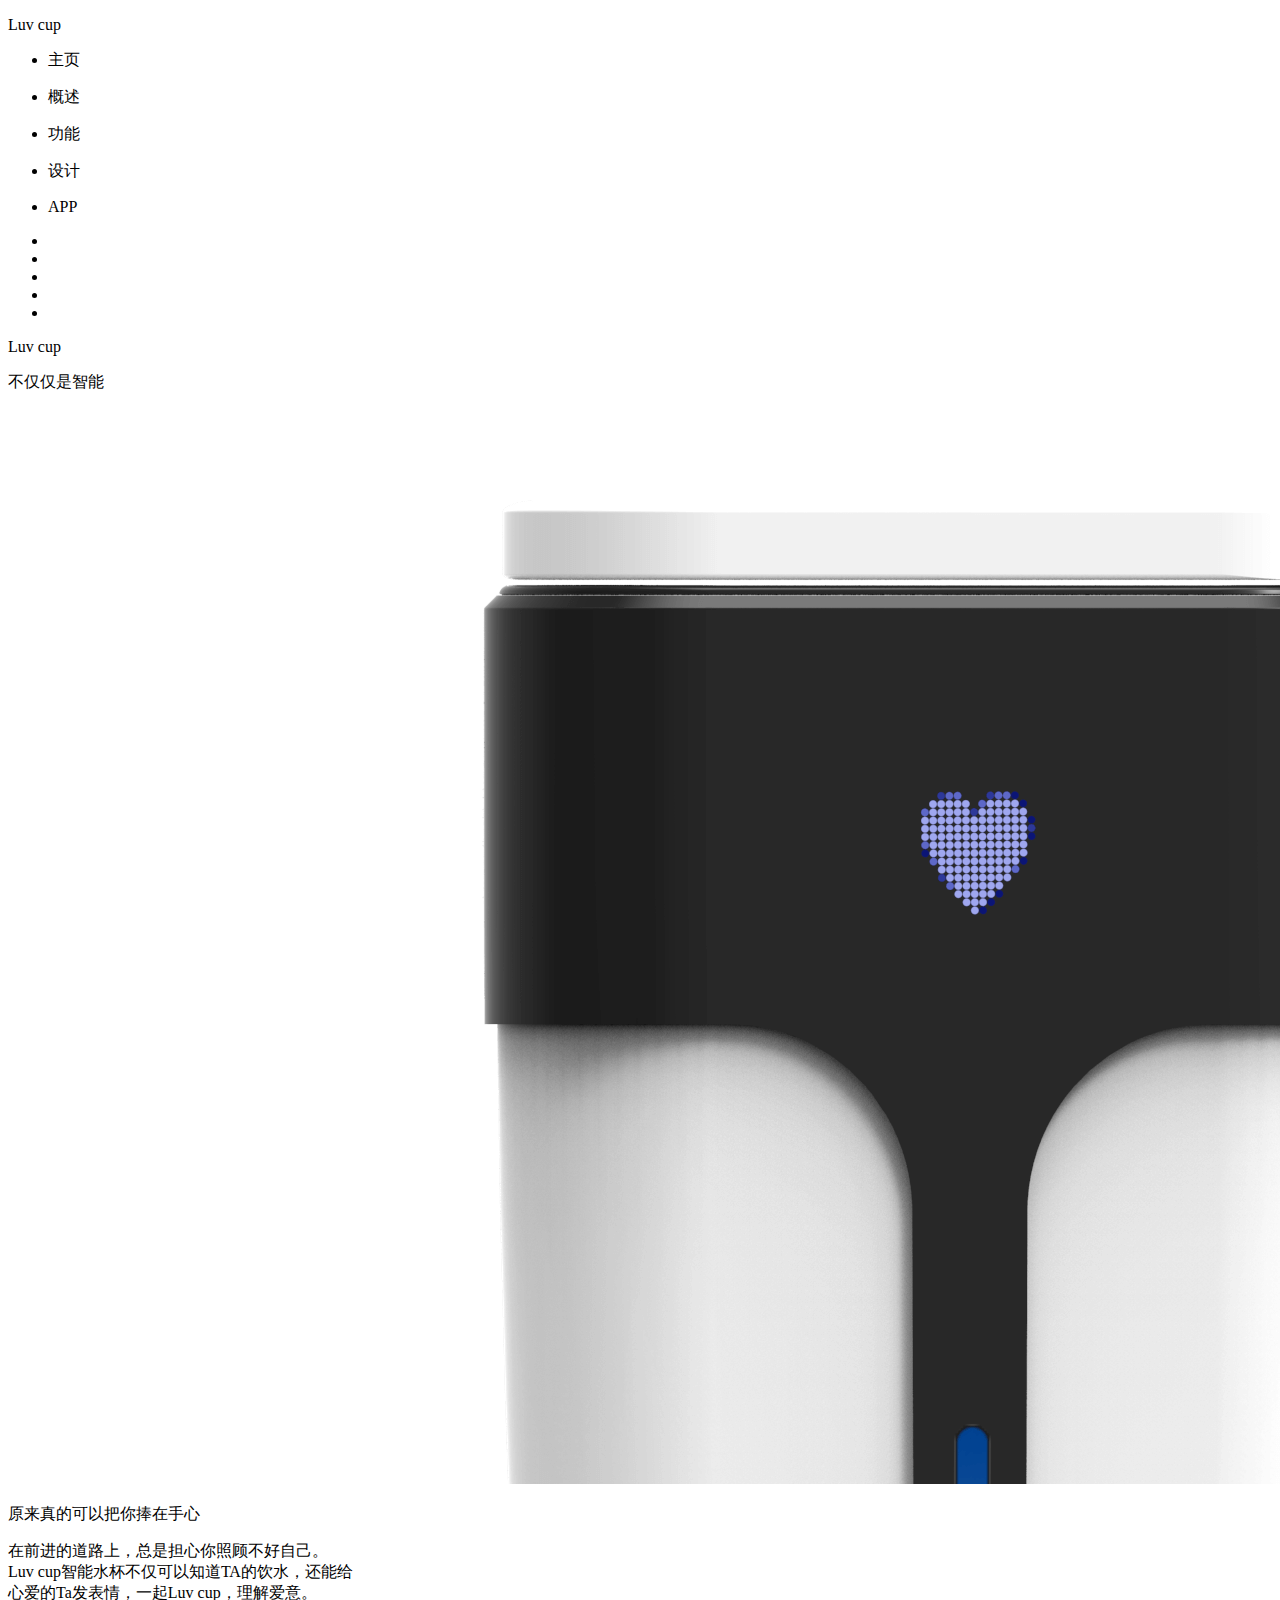
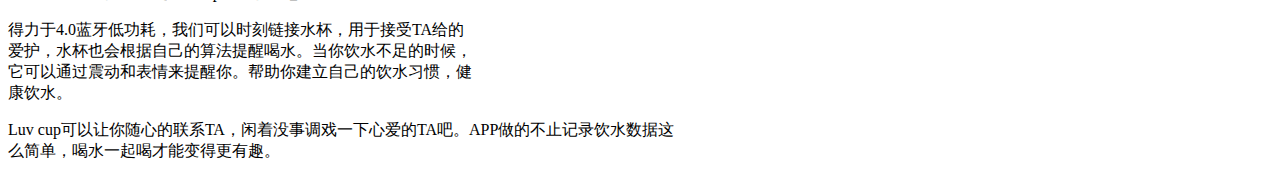
==== index.html @ 89b577a9 "错误改动" ====
<!DOCTYPE html>
<html lang="en">
<head>
	<meta charset="UTF-8">
	<link rel="stylesheet" type="text/css" href="./css/css.css">
	<link rel="stylesheet" type="text/css" href="./css/jquery.fullPage.css">
	<title>Luv cup</title>
</head>
<body>	
	<div id="forg"></div>
	<div id="nav">
		<p id="nav-lef">Luv cup</p>
		<ul id="nav-rig">
			<li class="active"><p>主页</p></li>
			<li><p>概述</p></li>
			<li><p>功能</p></li>
			<li><p>设计</p></li>
			<li><p>APP</p></li>
		</ul>
	</div>
	<div id="nav-cri">
		<ul id="menu">
			<li class="active" data-menuanchor="page1" data-index='0'>
				<a href="#page1"></a>
			</li>
			<li data-menuanchor="page2" data-index='1'>
				<a href="#page2"></a>
			</li>
			<li data-menuanchor="page3" data-index='2'>
				<a href="#page3"></a>
			</li>
			<li data-menuanchor="page4" data-index='3'>
				<a href="#page4"></a>
			</li>
			<li data-menuanchor="page5" data-index='4'>
				<a href="#page5"></a>
			</li>
		</ul>
	</div>
	<div id="fullpage">

		<div class="section section1 active">
			<div id="first-page">
				<p class="title">Luv cup</p>
				<p class="info">不仅仅是智能</p>
				<img src="./imgs/first-page.png" alt="luv智能水杯">
			</div>
		</div>

		<div class="section section2">
			<div id="second-page">
			<div id="icon"></div>
				<p id="second-page-title">原来真的可以把你捧在手心</p>
				<p>在前进的道路上，总是担心你照顾不好自己。<br/>
				Luv cup智能水杯不仅可以知道TA的饮水，还能给 <br/>
				心爱的Ta发表情，一起Luv cup，理解爱意。
			</p>
			</div>
		</div>

		<div class="section section3">
			<div id="third-page"></div>
			<div id="info3">
				<p>得力于4.0蓝牙低功耗，我们可以时刻链接水杯，用于接受TA给的<br/>
				爱护，水杯也会根据自己的算法提醒喝水。当你饮水不足的时候，<br/>
				它可以通过震动和表情来提醒你。帮助你建立自己的饮水习惯，健<br/>
				康饮水。</p>
			</div>
		</div>

		<div class="section section4">
			<div id="fourth-page"></div>
			<div id="info4">
				<p></p>
			</div>	
		</div>

		<div class="section section5">
			<div id="fiveth-page"></div>
			<div id="info5">
				<p>Luv cup可以让你随心的联系TA，闲着没事调戏一下心爱的TA吧。APP做的不止记录饮水数据这<br/>
				么简单，喝水一起喝才能变得更有趣。</p>
			</div>
		</div>
	</div>
	<script type="text/javascript" src="./js/jquery-3.0.0.min.js"></script>
	<script type="text/javascript" src="./js/jquery.fullPage.min.js"></script>
	<script type="text/javascript" src="./js/comon.js"></script>

</body>
</html>
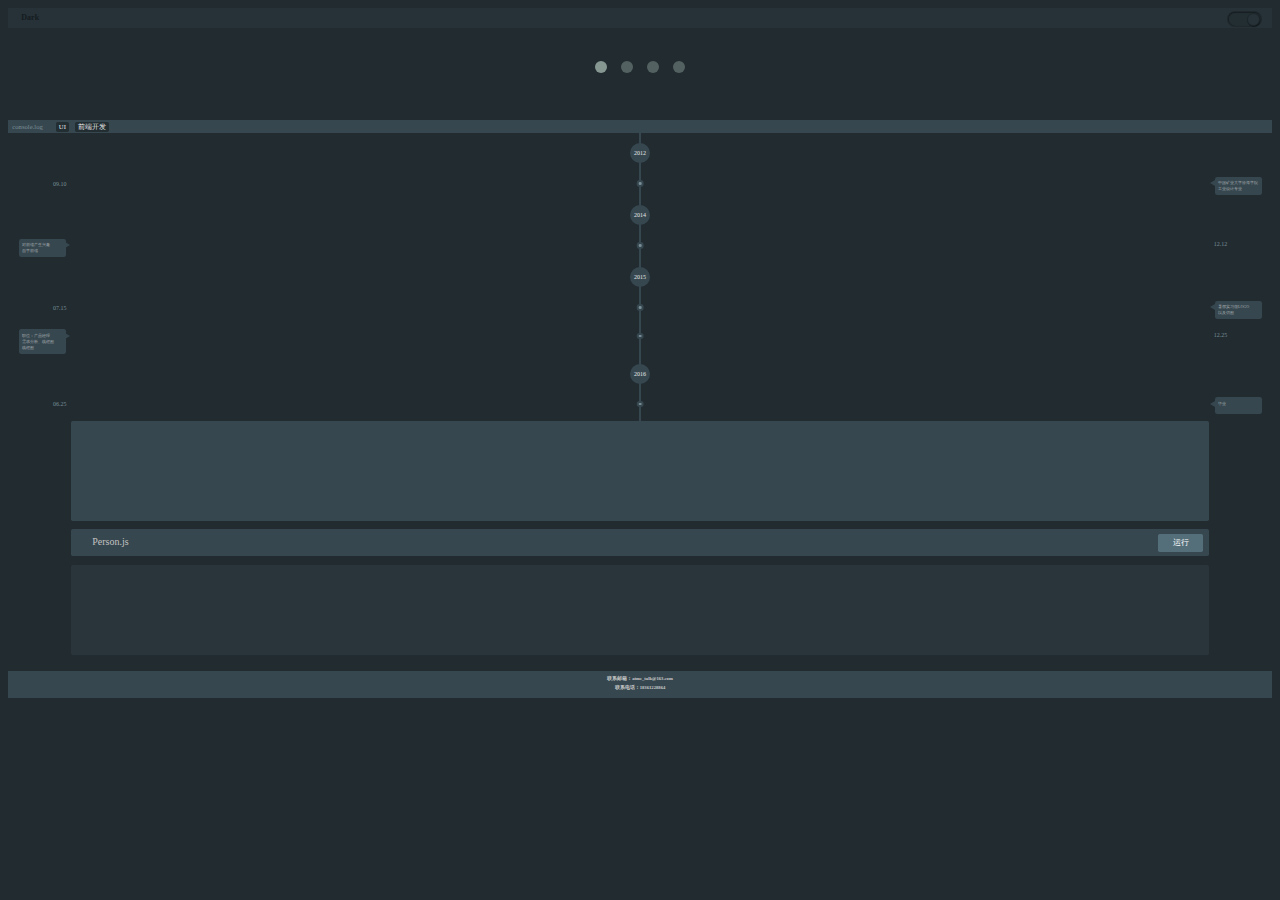
==== commit b4b42aaa: "a" ====
--- a/index.html
+++ b/index.html
@@ -2,90 +2,134 @@
 <html lang="en">
 <head>
 	<meta charset="UTF-8">
-	<link rel="stylesheet" type="text/css" href="./css/css.css">
-	<link rel="stylesheet" type="text/css" href="./css/jquery.fullPage.css">
-	<title>Luv cup</title>
+	<meta http-equiv="x-ua-compatible" content="id=edge">
+	<meta name="viewport" content="width=device-width, initial-scale=1">
+	<link rel="stylesheet" type="text/css" href="./css/normalize.css">
+	<link rel="stylesheet" type="text/css" href="vendor/owl-carousel/owl.carousel.css">
+	<link rel="stylesheet" type="text/css" href="vendor/owl-carousel/owl.theme.css">
+	<link rel="stylesheet" type="text/css" href="./css/main.css">
+	<title>Resume</title>
 </head>
-<body>	
-	<div id="forg"></div>
-	<div id="nav">
-		<p id="nav-lef">Luv cup</p>
-		<ul id="nav-rig">
-			<li class="active"><p>主页</p></li>
-			<li><p>概述</p></li>
-			<li><p>功能</p></li>
-			<li><p>设计</p></li>
-			<li><p>APP</p></li>
-		</ul>
-	</div>
-	<div id="nav-cri">
-		<ul id="menu">
-			<li class="active" data-menuanchor="page1" data-index='0'>
-				<a href="#page1"></a>
-			</li>
-			<li data-menuanchor="page2" data-index='1'>
-				<a href="#page2"></a>
-			</li>
-			<li data-menuanchor="page3" data-index='2'>
-				<a href="#page3"></a>
-			</li>
-			<li data-menuanchor="page4" data-index='3'>
-				<a href="#page4"></a>
-			</li>
-			<li data-menuanchor="page5" data-index='4'>
-				<a href="#page5"></a>
-			</li>
-		</ul>
-	</div>
-	<div id="fullpage">
+<body>
+	<header>
+		<h3>Dark</h3>
+		<div class="pos">
+			<div class="switchBtn">
+				<div class="btn"></div>
+			</div>
+		</div>
+	</header>
 
-		<div class="section section1 active">
-			<div id="first-page">
-				<p class="title">Luv cup</p>
-				<p class="info">不仅仅是智能</p>
-				<img src="./imgs/first-page.png" alt="luv智能水杯">
+	<div class="container">
+		<div class="slider">
+			<div class="slider-items clearfix">
+				<ul class="owl-carousel" id="slider_img">
+					<div class="item"><img src="./imgs/slider1.png" alt=""></div>
+					<div class="item"><img src="./imgs/slider2.png" alt=""></div>
+					<div class="item"><img src="./imgs/slider3.png" alt=""></div>
+					<div class="item"><img src="./imgs/slider4.png" alt=""></div>	
+				</ul>
+			</div>
+			<div class="show-tag clearfix">
+				<p class="console">console.log</p>
+				<p class="tag"><span>UI</span></p>
+				<p class="tag"><span>前端开发</span></p>
+			</div>
+		</div>
+		
+		<div class="content clearfix">
+			<div class="time-line"></div>
+			<div class="year">
+				<p>2012</p>
+			</div>
+			<div class="event-right">
+				<p class="time time-left">09.10</p>
+				<div class="small-cri"></div>
+				<div class="event-info">	
+					<div class="event-container">
+						<div class="triangle-left"></div>
+						<p>中国矿业大学徐海学院<br/>工业设计专业</p>
+					</div>
+				</div>
+			</div>
+
+			<div class="year">
+				<p>2014</p>
+			</div>
+			<div class="event-left">
+				<p class="time time-right">12.12</p>
+				<div class="small-cri"></div>
+				<div class="event-info">	
+					<div class="event-container">
+						<div class="triangle-right"></div>
+						<p>对前端产生兴趣<br/>自学前端</p>
+					</div>
+				</div>
+			</div>
+
+			<div class="year">
+				<p>2015</p>
+			</div>
+			<div class="event-right">
+				<p class="time time-left">07.15</p>
+				<div class="small-cri"></div>
+				<div class="event-info">	
+					<div class="event-container">
+						<div class="triangle-left"></div>
+						<p>暑假实习做LOGO<br/>以及切图</p>
+					</div>
+				</div>
+			</div>
+			<div class="event-left">
+				<p class="time time-right">12.25</p>
+				<div class="small-cri"></div>
+				<div class="event-info">	
+					<div class="event-container">
+						<div class="triangle-right"></div>
+						<p>职位：产品经理<br/>需求分析、线框图<br/>线框图</p>
+					</div>
+				</div>
+			</div>
+
+			<div class="year">
+				<p>2016</p>
+			</div>
+			<div class="event-right">
+				<p class="time time-left">06.25</p>
+				<div class="small-cri"></div>
+				<div class="event-info">	
+					<div class="event-container">
+						<div class="triangle-left"></div>
+						<p>毕业</p>
+					</div>
+				</div>
 			</div>
 		</div>
 
-		<div class="section section2">
-			<div id="second-page">
-			<div id="icon"></div>
-				<p id="second-page-title">原来真的可以把你捧在手心</p>
-				<p>在前进的道路上，总是担心你照顾不好自己。<br/>
-				Luv cup智能水杯不仅可以知道TA的饮水，还能给 <br/>
-				心爱的Ta发表情，一起Luv cup，理解爱意。
-			</p>
-			</div>
+		<div class="info">
+			<canvas id="canvas">
+				<img src="[data-uri]" alt="tesume" id="lizi">
+			</canvas>
 		</div>
-
-		<div class="section section3">
-			<div id="third-page"></div>
-			<div id="info3">
-				<p>得力于4.0蓝牙低功耗，我们可以时刻链接水杯，用于接受TA给的<br/>
-				爱护，水杯也会根据自己的算法提醒喝水。当你饮水不足的时候，<br/>
-				它可以通过震动和表情来提醒你。帮助你建立自己的饮水习惯，健<br/>
-				康饮水。</p>
-			</div>
+		<div class="run">
+			<p>Person.js</p>
+			<div class='run-btn' id="runBtn">运行</div>
 		</div>
-
-		<div class="section section4">
-			<div id="fourth-page"></div>
-			<div id="info4">
-				<p></p>
-			</div>	
-		</div>
-
-		<div class="section section5">
-			<div id="fiveth-page"></div>
-			<div id="info5">
-				<p>Luv cup可以让你随心的联系TA，闲着没事调戏一下心爱的TA吧。APP做的不止记录饮水数据这<br/>
-				么简单，喝水一起喝才能变得更有趣。</p>
-			</div>
+		<div class="log">
+			<p id="logContent"></p>
 		</div>
 	</div>
-	<script type="text/javascript" src="./js/jquery-3.0.0.min.js"></script>
-	<script type="text/javascript" src="./js/jquery.fullPage.min.js"></script>
-	<script type="text/javascript" src="./js/comon.js"></script>
 
+
+	<footer class="clearfix">
+		<p>联系邮箱：atme_talk@163.com</p>
+		<p>联系电话：18361228864</p>
+	</footer>
+	<script type="text/javascript" src="vendor/assets/js/jquery-1.9.1.min.js"></script>
+	<script type="text/javascript" src="vendor/owl-carousel/owl.carousel.min.js"></script>
+	<script type="text/javascript" src='./js/initRem.js'></script>
+	<script type="text/javascript" src="./js/js.js"></script>
+	<script type="text/javascript" src="./js/stats.js"></script>
+	<script type="text/javascript" src="./js/canvas.js"></script>
 </body>
-</html>+</html>
--- a/css/main.css
+++ b/css/main.css
@@ -0,0 +1,341 @@
+/* 基本默认的属性 */
+html {
+	color: #263238;
+}
+::selection{
+	background-color: #b3d4fc;
+	text-shadow: none;
+}
+ul {
+	margin: 0;
+	padding: 0;
+}
+li {
+	list-style: none;
+}
+h1, h2, h3, h4, h5, h6 {
+	margin: 0;
+}
+/* 工具样式 */
+.canter-block {
+	display: block;
+	margin-right: auto;
+	margin-left: auto;
+}
+.pull-right {
+	float: right !important;
+}
+.pull-left {
+	float: left !important;
+}
+.text-right {
+	text-align: right !important;
+}
+.text-left {
+	text-align: left !important;
+} 
+.text-center {
+	text-align: center !important;
+}
+.hide {
+	display: none !important;
+}
+.show {
+	display: block !important;
+}
+.invisible {
+	visibility: hidden;
+}
+.text-hide {
+	font: 0/0 a;
+	color: transparent;
+	text-shadow: none;
+	background-color: #transparent;
+	border: 0;
+}
+.clearfix:before,
+.clearfix:after {
+	content: " ";
+	display: table;
+}
+.clearfix {
+	clear: both;
+}
+body {
+	background-color: #212b30;
+}
+/* header */
+header {
+	width: 100%;
+	height: 1.25rem;
+	background-color: #263238;
+}
+header h3 {
+	float: left;
+	margin-left: 0.833333rem;
+	font-size: 0.5rem;
+	color: #151c1f;
+	line-height: 1.25rem;
+}
+header .pos {
+	float: right;
+	margin-right: 0.625rem;
+	line-height: 1.25rem;
+	vertical-align: middle;
+}
+header .switchBtn {
+	width: 2.083333rem;
+	height: 0.833333rem;
+	border: 0.020833rem solid rgba(0,0,0,.1);
+	box-shadow: 0.020833rem 0.020833rem 0.041667rem 0.020833rem rgba(0,0,0,.45) inset;
+	margin-top: 0.208333rem;
+	border-radius: 1.041667rem;
+	background-color: #232e33;
+}
+.switchBtn .btn {
+	width: 0.708333rem;
+	height:0.708333rem;
+	border-radius: 50%;
+	background-color: #263238;
+	border: 0.020833rem solid rgba(0,0,0,.2);
+	box-shadow: 0.020833rem 0.041667rem 0.041667rem 0 rgba(0,0,0,.5);
+	float: right;
+	margin: 0.041667rem;
+}
+/* container */
+/* container >>>> silder */
+.slider .slider-items {
+	position: relative;
+	width: 100%;
+	height: 5.416667rem;
+	margin-bottom: 0.333333rem;
+	overflow: hidden;
+}
+
+.slider .slider-items img {
+	width: 10.0rem;
+}
+.slider .show-tag {
+	width: 100%;
+	height: 0.833333rem;
+	background-color: #37474f;
+}
+.slider .show-tag p {
+	margin: 0;
+	line-height: 0.833333rem;
+	font-size: 0.416667rem;
+	float: left;
+}
+.slider .show-tag .console {
+	margin-left: 0.270833rem;
+	margin-right: 0.625rem;
+	color: #798e96;
+}
+.slider .show-tag .tag {	border-radius: 0.104167rem;
+	background-color: #232e33;
+	margin-left: 0.625rem;
+	margin: 0.104167rem 0.1875rem;
+}
+.slider .show-tag .tag span {
+	display: block;
+
+	padding: 0 0.1875rem;
+	line-height: 0.625rem;
+	color: #e5e7e8;
+}
+.img-container {
+	position: absolute;
+	width: 40.0rem;
+	overflow: hidden;
+}
+
+
+/* content */
+.year {
+	margin: 0.625rem 0;
+	text-align: center;
+	line-height: 1.25rem;
+	width: 100%;
+}
+.year p {
+	margin:0 50%;
+	width: 1.25rem;
+	height: 1.25rem;
+	border-radius: 50%;
+	background-color: #37474f;
+	font-size: 0.375rem;
+	color: #e5e7e8;
+	transform: translateX(-50%);
+
+}
+.content {
+	position: relative;
+}
+.time-line {
+	position: absolute;
+	width: 0.083333rem;
+	height: 20.833333rem;
+	left: 50%;
+	margin-left: -0.041667rem;
+	background-color: #37474f;
+}
+.event-right {
+	overflow: hidden;
+	margin: 0.416667rem 0;
+}
+.event-left {
+	overflow: hidden;
+	margin: 0.416667rem 0;
+}
+.small-cri {
+	position: absolute;
+	width: 0.166667rem;
+	height: 0.166667rem;
+	border: 0.166667rem solid #37474f;
+	background-color: #798e96;
+	border-radius: 50%;
+	left: 50%;
+	transform: translateX(-50%);
+	margin-top: 0.416667rem;
+}
+.event-info {
+	float: right;
+	margin-right: 0.625rem;
+	margin-top: 0.208333rem;
+}
+
+.time {
+	font-size: 0.375rem;
+	color: #798e96;
+}
+.time-left {
+	margin: 0;
+	margin-left: 2.8125rem;
+	margin-top: 0.458333rem;
+	float: left;
+}
+
+.triangle-left {
+	position: absolute;
+	width: 0;
+	height: 0;
+	border-top: 0.208333rem solid transparent;
+	border-bottom: 0.208333rem solid transparent;
+	border-right: 0.3125rem solid #37474f;
+	margin-left: -0.5rem;
+}
+.triangle-right {
+	position: absolute;
+	width: 0;
+	height: 0;
+	border-top: 0.208333rem solid transparent;
+	border-bottom: 0.208333rem solid transparent;
+	border-left: 0.3125rem solid #37474f;
+	margin-left: 2.6875rem;
+	
+}
+ .event-container {
+	padding: 0.208333rem;
+	background-color: #37474f;
+	border-radius: 0.145833rem;
+	min-width: 2.541667rem;
+	min-height: 0.625rem;
+ }
+
+.event-container p {
+	margin: 0;
+	line-height: 0.375rem;
+	font-size: 0.25rem;
+	color: #a3aaae;
+}
+.time-right {
+	float: right;
+	margin-left: 0;
+	margin-right: 2.791667rem;
+}
+.event-left .event-info {
+	float: left;
+	margin-left: 0.666667rem;
+}
+
+/* info */
+.info{
+	width: 90%;
+	height: 6.25rem;
+	margin: 0 auto;
+	border-radius: 0.104167rem;
+	
+
+}
+
+/* run */
+.run {
+	width: 90%;
+	height: 1.666667rem;
+	margin: 0.541667rem auto;
+	background-color: #37474f;
+	border-radius: 0.104167rem;
+	line-height: 1.666667rem;
+}
+.run p {
+	float: left;
+	margin: 0;
+	margin-left: 1.3125rem;
+	font-size: 0.625rem;
+	color: #c3c2c2;
+}
+.run-btn {
+	position: relative;
+	float: right;
+	top: 0.270833rem;
+	right: 0.333333rem;
+
+	width: 2.8125rem;
+	height: 1.125rem;
+	border-radius: 0.104167rem;
+
+	background-color: #546e7a;
+	color: #fffefe;
+	font-size: 0.5rem;
+	text-align: center;
+	line-height: 1.125rem;
+}
+
+/* log */
+.log {
+	width: 90%;
+	height: 5.625rem;
+	margin: 0 auto 1.041667rem;
+	background-color: #29353b;
+	border-radius: 0.104167rem;
+}
+.log p {
+	width: 8.333333rem;
+	font-size: 0.375rem;
+	color: #a3aaae;
+	padding-top: 1rem;
+	margin: 0 auto;
+	line-height: 0.625rem;
+}
+/* footer */
+footer {
+	width: 100%;
+	height: 1.666667rem;
+	text-align: center;
+	background-color: #37474f;
+}
+footer p {
+	font-size: 0.291667rem;
+	font-weight: bold;
+	color: #cbcbcb;
+}
+
+
+/* canvas */
+#canvas {
+	width: 100%;
+	height: 6.25rem;
+	z-index: 100;
+	background-color: #37474f;
+	border-radius: 0.104167rem;
+}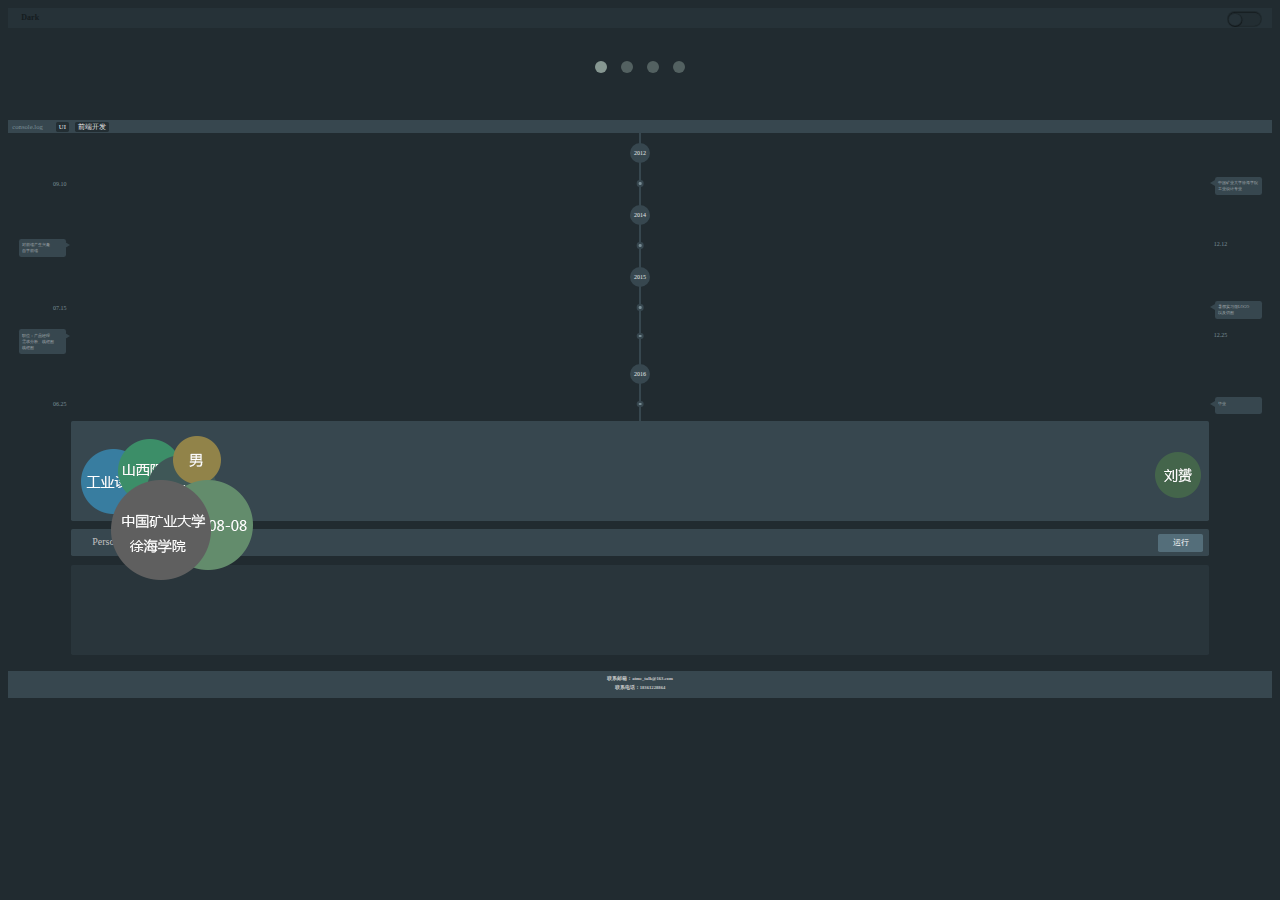
==== commit 199d72ca: "over" ====
--- a/index.html
+++ b/index.html
@@ -12,10 +12,10 @@
 </head>
 <body>
 	<header>
-		<h3>Dark</h3>
+		<h3 id="themeTitle">Dark</h3>
 		<div class="pos">
 			<div class="switchBtn">
-				<div class="btn"></div>
+				<div class="btn btn-left" id="theme"></div>
 			</div>
 		</div>
 	</header>
@@ -107,9 +107,13 @@
 		</div>
 
 		<div class="info">
-			<canvas id="canvas">
-				<img src="[data-uri]" alt="tesume" id="lizi">
-			</canvas>
+			<div class="one"></div>
+			<div class="two"></div>
+			<div class="three"></div>
+			<div class="four"></div>
+			<div class="five"></div>
+			<div class="six"></div>
+			<div class="seven"></div>
 		</div>
 		<div class="run">
 			<p>Person.js</p>
@@ -129,7 +133,5 @@
 	<script type="text/javascript" src="vendor/owl-carousel/owl.carousel.min.js"></script>
 	<script type="text/javascript" src='./js/initRem.js'></script>
 	<script type="text/javascript" src="./js/js.js"></script>
-	<script type="text/javascript" src="./js/stats.js"></script>
-	<script type="text/javascript" src="./js/canvas.js"></script>
 </body>
 </html>
--- a/css/main.css
+++ b/css/main.css
@@ -70,6 +70,7 @@
 	height: 1.25rem;
 	background-color: #263238;
 }
+
 header h3 {
 	float: left;
 	margin-left: 0.833333rem;
@@ -84,6 +85,7 @@
 	vertical-align: middle;
 }
 header .switchBtn {
+	position: relative;
 	width: 2.083333rem;
 	height: 0.833333rem;
 	border: 0.020833rem solid rgba(0,0,0,.1);
@@ -93,15 +95,21 @@
 	background-color: #232e33;
 }
 .switchBtn .btn {
+	position: absolute;
 	width: 0.708333rem;
 	height:0.708333rem;
 	border-radius: 50%;
 	background-color: #263238;
 	border: 0.020833rem solid rgba(0,0,0,.2);
 	box-shadow: 0.020833rem 0.041667rem 0.041667rem 0 rgba(0,0,0,.5);
-	float: right;
 	margin: 0.041667rem;
 }
+.switchBtn .btn-right {
+	right: 0;
+}
+.switchBtn .btn-left {
+	left: 0;
+} 
 /* container */
 /* container >>>> silder */
 .slider .slider-items {
@@ -131,14 +139,14 @@
 	margin-right: 0.625rem;
 	color: #798e96;
 }
-.slider .show-tag .tag {	border-radius: 0.104167rem;
+.slider .show-tag .tag {	
+	border-radius: 0.104167rem;
 	background-color: #232e33;
 	margin-left: 0.625rem;
 	margin: 0.104167rem 0.1875rem;
 }
 .slider .show-tag .tag span {
 	display: block;
-
 	padding: 0 0.1875rem;
 	line-height: 0.625rem;
 	color: #e5e7e8;
@@ -174,7 +182,7 @@
 .time-line {
 	position: absolute;
 	width: 0.083333rem;
-	height: 20.833333rem;
+	height: 18.75rem;
 	left: 50%;
 	margin-left: -0.041667rem;
 	background-color: #37474f;
@@ -264,8 +272,8 @@
 	height: 6.25rem;
 	margin: 0 auto;
 	border-radius: 0.104167rem;
-	
-
+	background-color: #37474f;
+	position: relative;
 }
 
 /* run */
@@ -331,11 +339,68 @@
 }
 
 
-/* canvas */
-#canvas {
-	width: 100%;
-	height: 6.25rem;
-	z-index: 100;
-	background-color: #37474f;
-	border-radius: 0.104167rem;
+/* bubble */
+
+.one {
+	position: absolute;
+	width: 65px;
+	height: 65px;
+	background-image: url('../imgs/bubble.png');
+	background-position: 0px 0px;
+	left: 0.625rem;
+	top: 1.770833rem;
+}
+.two {
+	position: absolute;
+	width: 64px;
+	height: 64px;
+	background-image: url('../imgs/bubble.png');
+	background-position: -70px 0px;
+	left: 2.916667rem;
+	top: 1.166667rem;
+}
+.three {
+	position: absolute;
+	left: 4.708333rem;
+	top: 2.166667rem;
+	width: 70px;
+	height: 70px;
+	background-image: url('../imgs/bubble.png');
+	background-position: -140px 0px;
+}
+.four {
+	position: absolute;
+	left: 6.354167rem;
+	top: 0.979167rem;
+	width: 48px;
+	height: 48px;
+	background-image: url('../imgs/bubble.png');
+	background-position: -210px -11px;
+}
+.five {
+	position: absolute;
+	left: 5.75rem;
+	top: 3.708333rem;
+	width: 90px;
+	height: 90px;
+	background-image: url('../imgs/bubble.png');
+	background-position: -280px 0px;
+}
+.six {
+	position: absolute;
+	right: 0.5rem;
+	top: 1.979167rem;
+	width: 46px;
+	height: 46px;
+	background-image: url('../imgs/bubble.png');
+	background-position: 0px -70px;
+}
+.seven {
+	position: absolute;
+	left: 2.458333rem;
+	top: 3.708333rem;
+	width: 100px;
+	height: 100px;
+	background-image: url('../imgs/bubble.png');
+	background-position: -70px -70px;
 }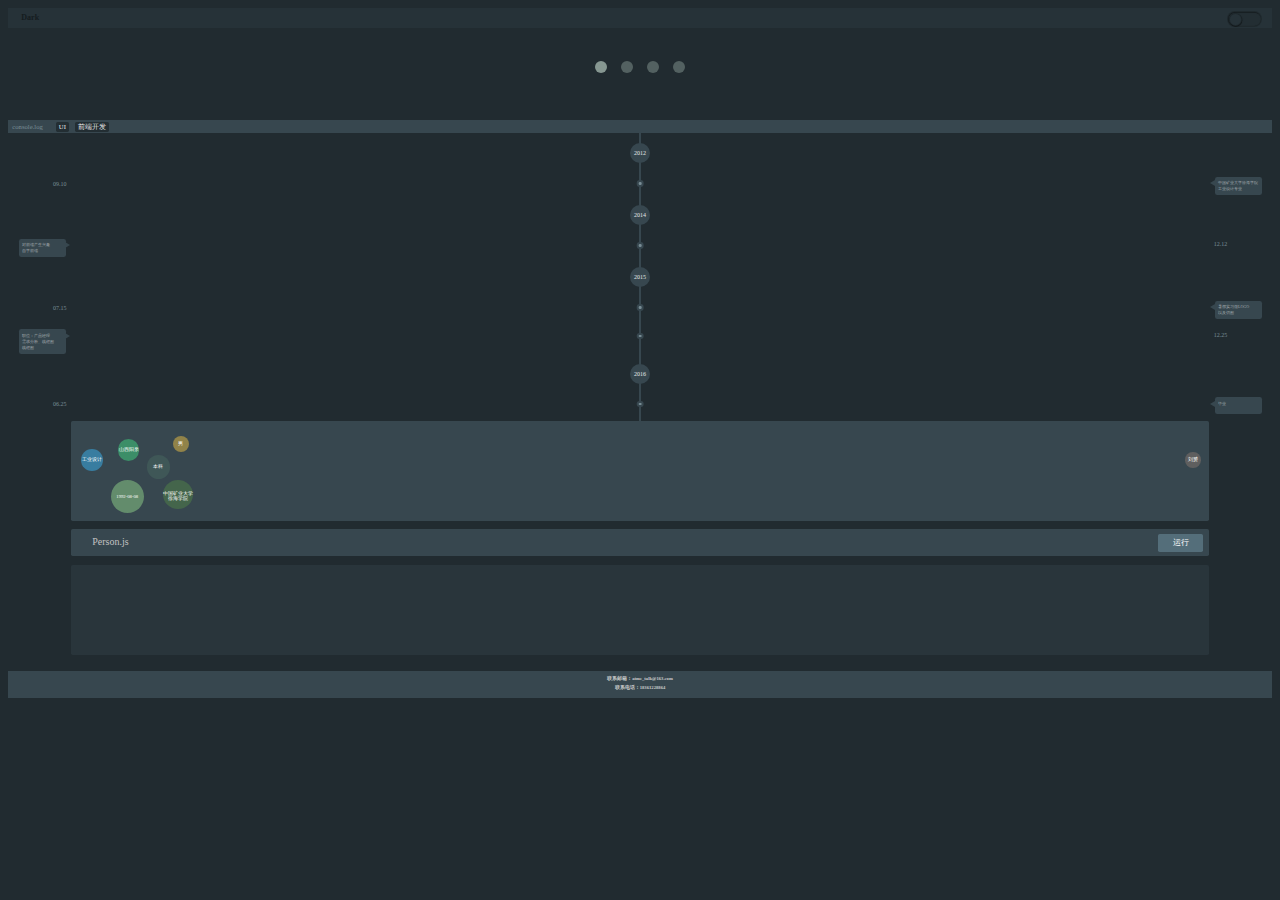
==== commit 5f8800c1: "yes" ====
--- a/index.html
+++ b/index.html
@@ -107,13 +107,13 @@
 		</div>
 
 		<div class="info">
-			<div class="one"></div>
-			<div class="two"></div>
-			<div class="three"></div>
-			<div class="four"></div>
-			<div class="five"></div>
-			<div class="six"></div>
-			<div class="seven"></div>
+			<div class="one">工业设计</div>
+			<div class="two">山西阳泉</div>
+			<div class="three">本科</div>
+			<div class="four">男</div>
+			<div class="five">中国矿业大学徐海学院</div>
+			<div class="six">刘赟</div>
+			<div class="seven">1992-08-08</div>
 		</div>
 		<div class="run">
 			<p>Person.js</p>
--- a/css/main.css
+++ b/css/main.css
@@ -105,10 +105,10 @@
 	margin: 0.041667rem;
 }
 .switchBtn .btn-right {
-	right: 0;
+	right: 0.020833rem;
 }
 .switchBtn .btn-left {
-	left: 0;
+	left: 0.020833rem;
 } 
 /* container */
 /* container >>>> silder */
@@ -274,6 +274,9 @@
 	border-radius: 0.104167rem;
 	background-color: #37474f;
 	position: relative;
+	color: #fff;
+	font-size: 0.291667rem;
+	text-align: center;
 }
 
 /* run */
@@ -343,64 +346,71 @@
 
 .one {
 	position: absolute;
-	width: 65px;
-	height: 65px;
-	background-image: url('../imgs/bubble.png');
-	background-position: 0px 0px;
+	width: 1.354167rem;
+	height: 1.354167rem;
 	left: 0.625rem;
 	top: 1.770833rem;
+	background-color: #387da0;
+	border-radius: 50%;
+	line-height: 1.354167rem;
 }
 .two {
 	position: absolute;
-	width: 64px;
-	height: 64px;
-	background-image: url('../imgs/bubble.png');
-	background-position: -70px 0px;
+	width: 1.333333rem;
+	height: 1.333333rem;
 	left: 2.916667rem;
 	top: 1.166667rem;
+	background-color: #3c8e68;
+	border-radius: 50%;
+	line-height: 1.333333rem;
 }
 .three {
 	position: absolute;
 	left: 4.708333rem;
 	top: 2.166667rem;
-	width: 70px;
-	height: 70px;
-	background-image: url('../imgs/bubble.png');
-	background-position: -140px 0px;
+	width: 1.458333rem;
+	height: 1.458333rem;
+	background-color: #3f5757;
+	border-radius: 50%;
+	line-height: 1.458333rem;
 }
 .four {
 	position: absolute;
 	left: 6.354167rem;
 	top: 0.979167rem;
-	width: 48px;
-	height: 48px;
-	background-image: url('../imgs/bubble.png');
-	background-position: -210px -11px;
+	width: 1.0rem;
+	height: 1.0rem;
+	background-color: #918349;
+	border-radius: 50%;
+	line-height: 1rem;
 }
 .five {
 	position: absolute;
 	left: 5.75rem;
 	top: 3.708333rem;
-	width: 90px;
-	height: 90px;
-	background-image: url('../imgs/bubble.png');
-	background-position: -280px 0px;
+	width: 1.875rem;
+	height: 1.125rem;
+	background-color: #44654b;
+	border-radius: 50%;
+	padding-top: 0.6875rem;
 }
 .six {
 	position: absolute;
 	right: 0.5rem;
 	top: 1.979167rem;
-	width: 46px;
-	height: 46px;
-	background-image: url('../imgs/bubble.png');
-	background-position: 0px -70px;
+	width: 0.958333rem;
+	height: 0.958333rem;
+	background-color: #5f5f5f;
+	border-radius: 50%;
+	line-height: 0.958333rem;
 }
 .seven {
 	position: absolute;
 	left: 2.458333rem;
 	top: 3.708333rem;
-	width: 100px;
-	height: 100px;
-	background-image: url('../imgs/bubble.png');
-	background-position: -70px -70px;
+	width: 2.083333rem;
+	height: 2.083333rem;
+	background-color: #638c6c;
+	border-radius: 50%;
+	line-height: 2.083333rem;
 }